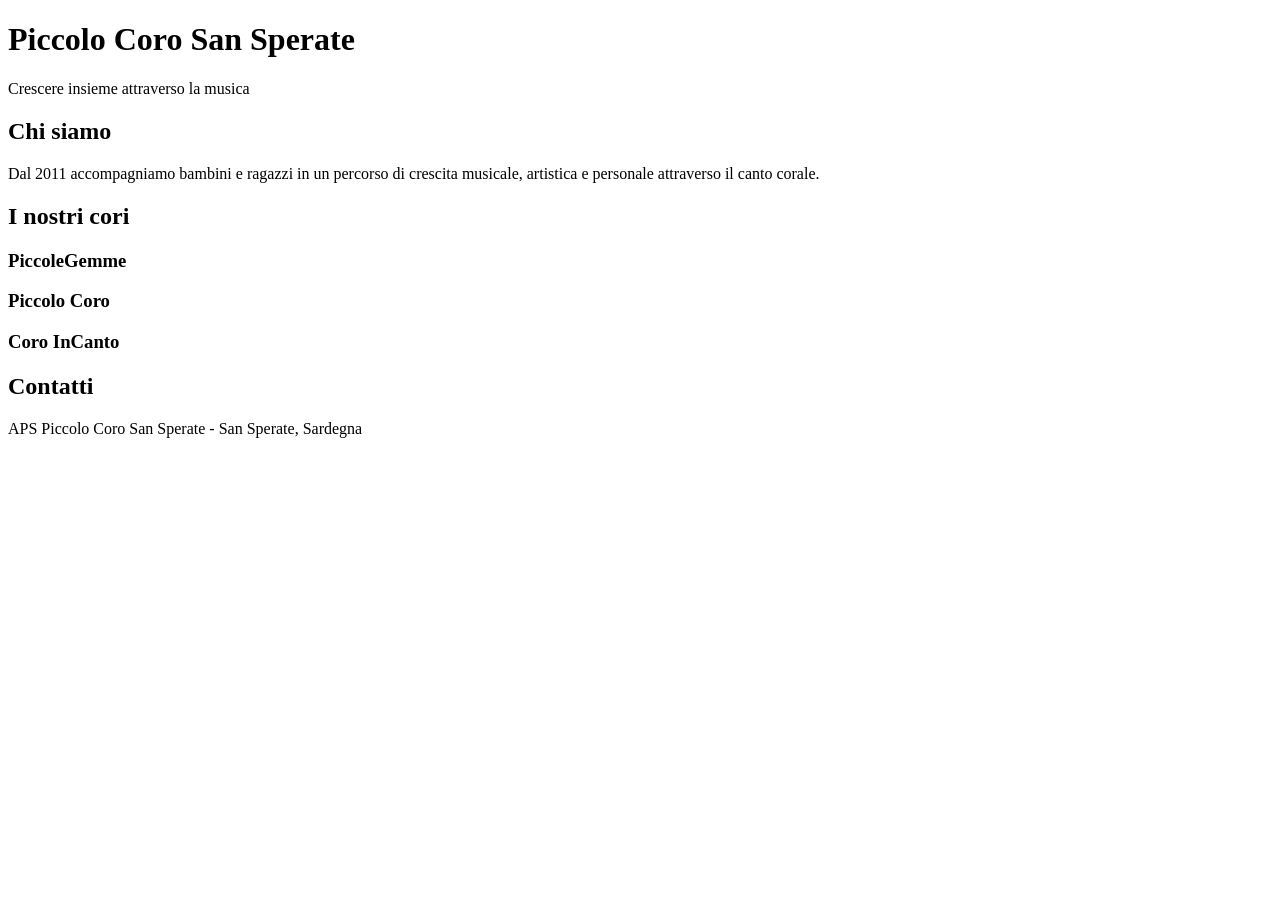
==== index.html @ 17a83d1c "Inizializza sito" ====
<!doctype html>
<html lang="it">
<head>
<meta charset="utf-8">
<meta name="viewport" content="width=device-width, initial-scale=1">
<title>Piccolo Coro San Sperate</title>
<link rel="stylesheet" href="style.css">
</head>
<body>
<header>
<h1>Piccolo Coro San Sperate</h1>
<p>Crescere insieme attraverso la musica</p>
</header>
<main>
<section><h2>Chi siamo</h2><p>Dal 2011 accompagniamo bambini e ragazzi in un percorso di crescita musicale, artistica e personale attraverso il canto corale.</p></section>
<section><h2>I nostri cori</h2><h3>PiccoleGemme</h3><h3>Piccolo Coro</h3><h3>Coro InCanto</h3></section>
<section><h2>Contatti</h2><p>APS Piccolo Coro San Sperate - San Sperate, Sardegna</p></section>
</main>
</body>
</html>
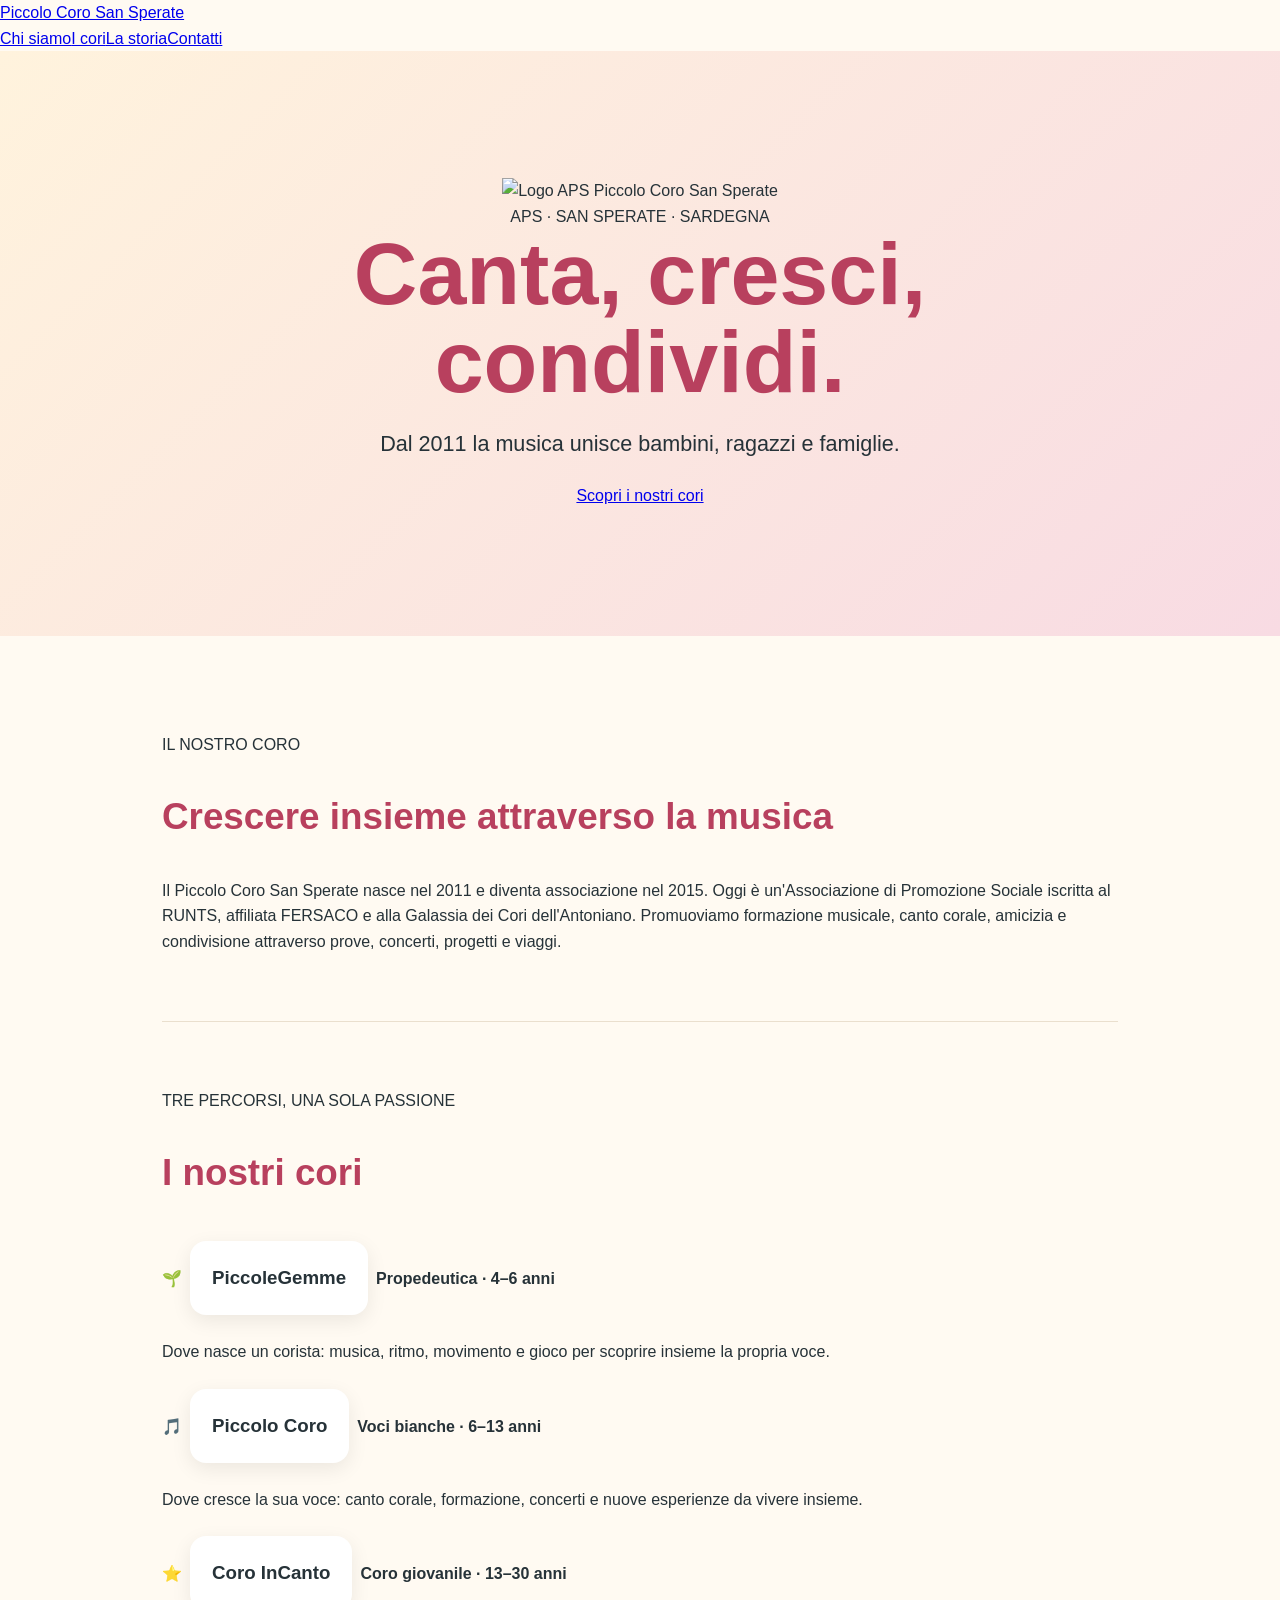
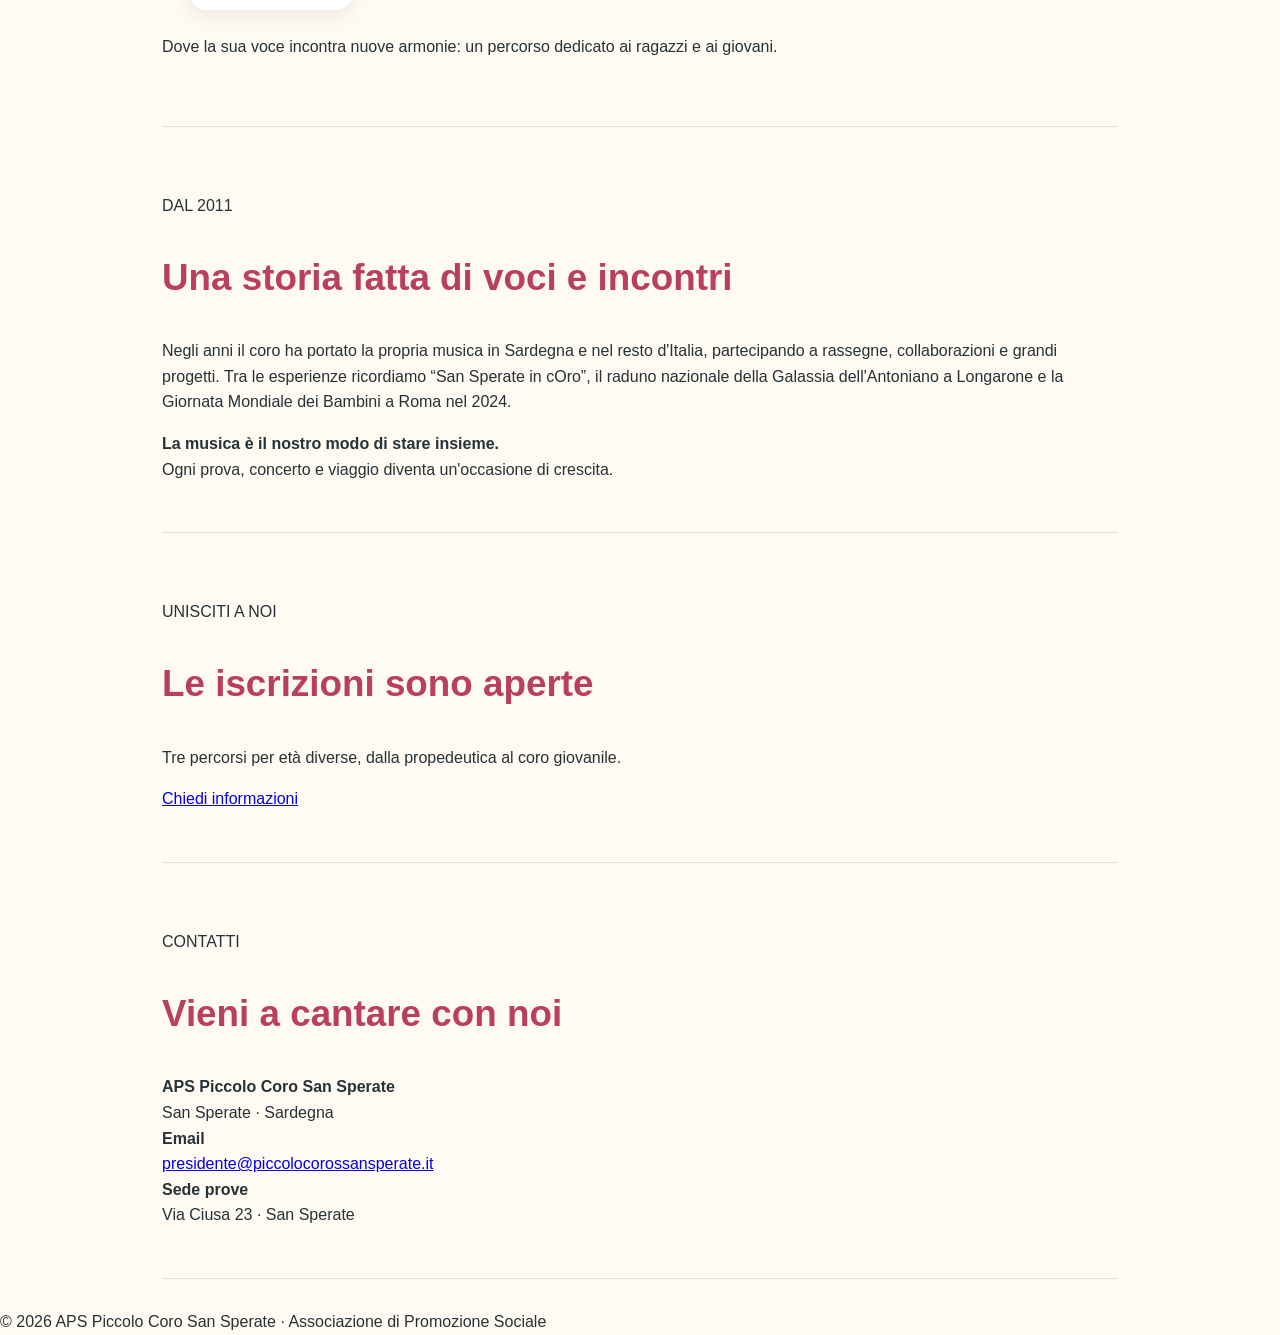
==== commit 9c3ab395: "Rinnova home con logo, storia e percorsi corali" ====
--- a/index.html
+++ b/index.html
@@ -1,20 +1,13 @@
 <!doctype html>
-<html lang="it">
-<head>
-<meta charset="utf-8">
-<meta name="viewport" content="width=device-width, initial-scale=1">
-<title>Piccolo Coro San Sperate</title>
-<link rel="stylesheet" href="style.css">
-</head>
+<html lang="it"><head><meta charset="utf-8"><meta name="viewport" content="width=device-width,initial-scale=1"><meta name="description" content="Sito ufficiale APS Piccolo Coro San Sperate"><title>APS Piccolo Coro San Sperate</title><link rel="stylesheet" href="style.css"></head>
 <body>
-<header>
-<h1>Piccolo Coro San Sperate</h1>
-<p>Crescere insieme attraverso la musica</p>
-</header>
+<nav><a class="brand" href="#home">Piccolo Coro San Sperate</a><div><a href="#chi">Chi siamo</a><a href="#cori">I cori</a><a href="#storia">La storia</a><a href="#contatti">Contatti</a></div></nav>
+<header id="home"><img class="logo" src="https://italiacori.it/system/choirs/website_logos/000/003/775/original/Stemma_Piccolo_coro.jpg?1636739792=" alt="Logo APS Piccolo Coro San Sperate"><div class="heroText"><span>APS · SAN SPERATE · SARDEGNA</span><h1>Canta, cresci,<br>condividi.</h1><p>Dal 2011 la musica unisce bambini, ragazzi e famiglie.</p><a class="button" href="#cori">Scopri i nostri cori</a></div></header>
 <main>
-<section><h2>Chi siamo</h2><p>Dal 2011 accompagniamo bambini e ragazzi in un percorso di crescita musicale, artistica e personale attraverso il canto corale.</p></section>
-<section><h2>I nostri cori</h2><h3>PiccoleGemme</h3><h3>Piccolo Coro</h3><h3>Coro InCanto</h3></section>
-<section><h2>Contatti</h2><p>APS Piccolo Coro San Sperate - San Sperate, Sardegna</p></section>
-</main>
-</body>
-</html>+<section id="chi" class="intro"><p class="kicker">IL NOSTRO CORO</p><h2>Crescere insieme attraverso la musica</h2><p>Il Piccolo Coro San Sperate nasce nel 2011 e diventa associazione nel 2015. Oggi è un'Associazione di Promozione Sociale iscritta al RUNTS, affiliata FERSACO e alla Galassia dei Cori dell'Antoniano. Promuoviamo formazione musicale, canto corale, amicizia e condivisione attraverso prove, concerti, progetti e viaggi.</p></section>
+<section id="cori"><p class="kicker">TRE PERCORSI, UNA SOLA PASSIONE</p><h2>I nostri cori</h2><div class="cards"><article><b>🌱</b><h3>PiccoleGemme</h3><strong>Propedeutica · 4–6 anni</strong><p>Dove nasce un corista: musica, ritmo, movimento e gioco per scoprire insieme la propria voce.</p></article><article><b>🎵</b><h3>Piccolo Coro</h3><strong>Voci bianche · 6–13 anni</strong><p>Dove cresce la sua voce: canto corale, formazione, concerti e nuove esperienze da vivere insieme.</p></article><article><b>⭐</b><h3>Coro InCanto</h3><strong>Coro giovanile · 13–30 anni</strong><p>Dove la sua voce incontra nuove armonie: un percorso dedicato ai ragazzi e ai giovani.</p></article></div></section>
+<section id="storia" class="story"><div><p class="kicker">DAL 2011</p><h2>Una storia fatta di voci e incontri</h2><p>Negli anni il coro ha portato la propria musica in Sardegna e nel resto d'Italia, partecipando a rassegne, collaborazioni e grandi progetti. Tra le esperienze ricordiamo “San Sperate in cOro”, il raduno nazionale della Galassia dell'Antoniano a Longarone e la Giornata Mondiale dei Bambini a Roma nel 2024.</p></div><aside><strong>La musica è il nostro modo di stare insieme.</strong><br>Ogni prova, concerto e viaggio diventa un'occasione di crescita.</aside></section>
+<section class="join"><div><p class="kicker">UNISCITI A NOI</p><h2>Le iscrizioni sono aperte</h2><p>Tre percorsi per età diverse, dalla propedeutica al coro giovanile.</p></div><a class="button light" href="#contatti">Chiedi informazioni</a></section>
+<section id="contatti"><p class="kicker">CONTATTI</p><h2>Vieni a cantare con noi</h2><div class="contacts"><div><strong>APS Piccolo Coro San Sperate</strong><br>San Sperate · Sardegna</div><div><strong>Email</strong><br><a href="mailto:presidente@piccolocorossansperate.it">presidente@piccolocorossansperate.it</a></div><div><strong>Sede prove</strong><br>Via Ciusa 23 · San Sperate</div></div></section>
+</main><footer>© 2026 APS Piccolo Coro San Sperate · Associazione di Promozione Sociale</footer>
+</body></html>
--- a/style.css
+++ b/style.css
@@ -0,0 +1 @@
+*{box-sizing:border-box}html{scroll-behavior:smooth}body{margin:0;font-family:Arial,sans-serif;background:#fffaf2;color:#263238;line-height:1.6}header{min-height:65vh;display:flex;flex-direction:column;justify-content:center;align-items:center;text-align:center;padding:40px;background:linear-gradient(135deg,#fff3dd,#f8dbe3)}h1{font-size:clamp(2.8rem,7vw,5.5rem);line-height:1;color:#b8405e;margin:0 0 20px}header p{font-size:1.35rem}main{max-width:1000px;margin:auto;padding:30px 22px}section{padding:50px 0;border-bottom:1px solid #eadfce}h2{font-size:2.3rem;color:#b8405e}h3{display:inline-block;background:white;padding:22px;margin:8px;border-radius:16px;box-shadow:0 6px 20px rgba(0,0,0,.08)}
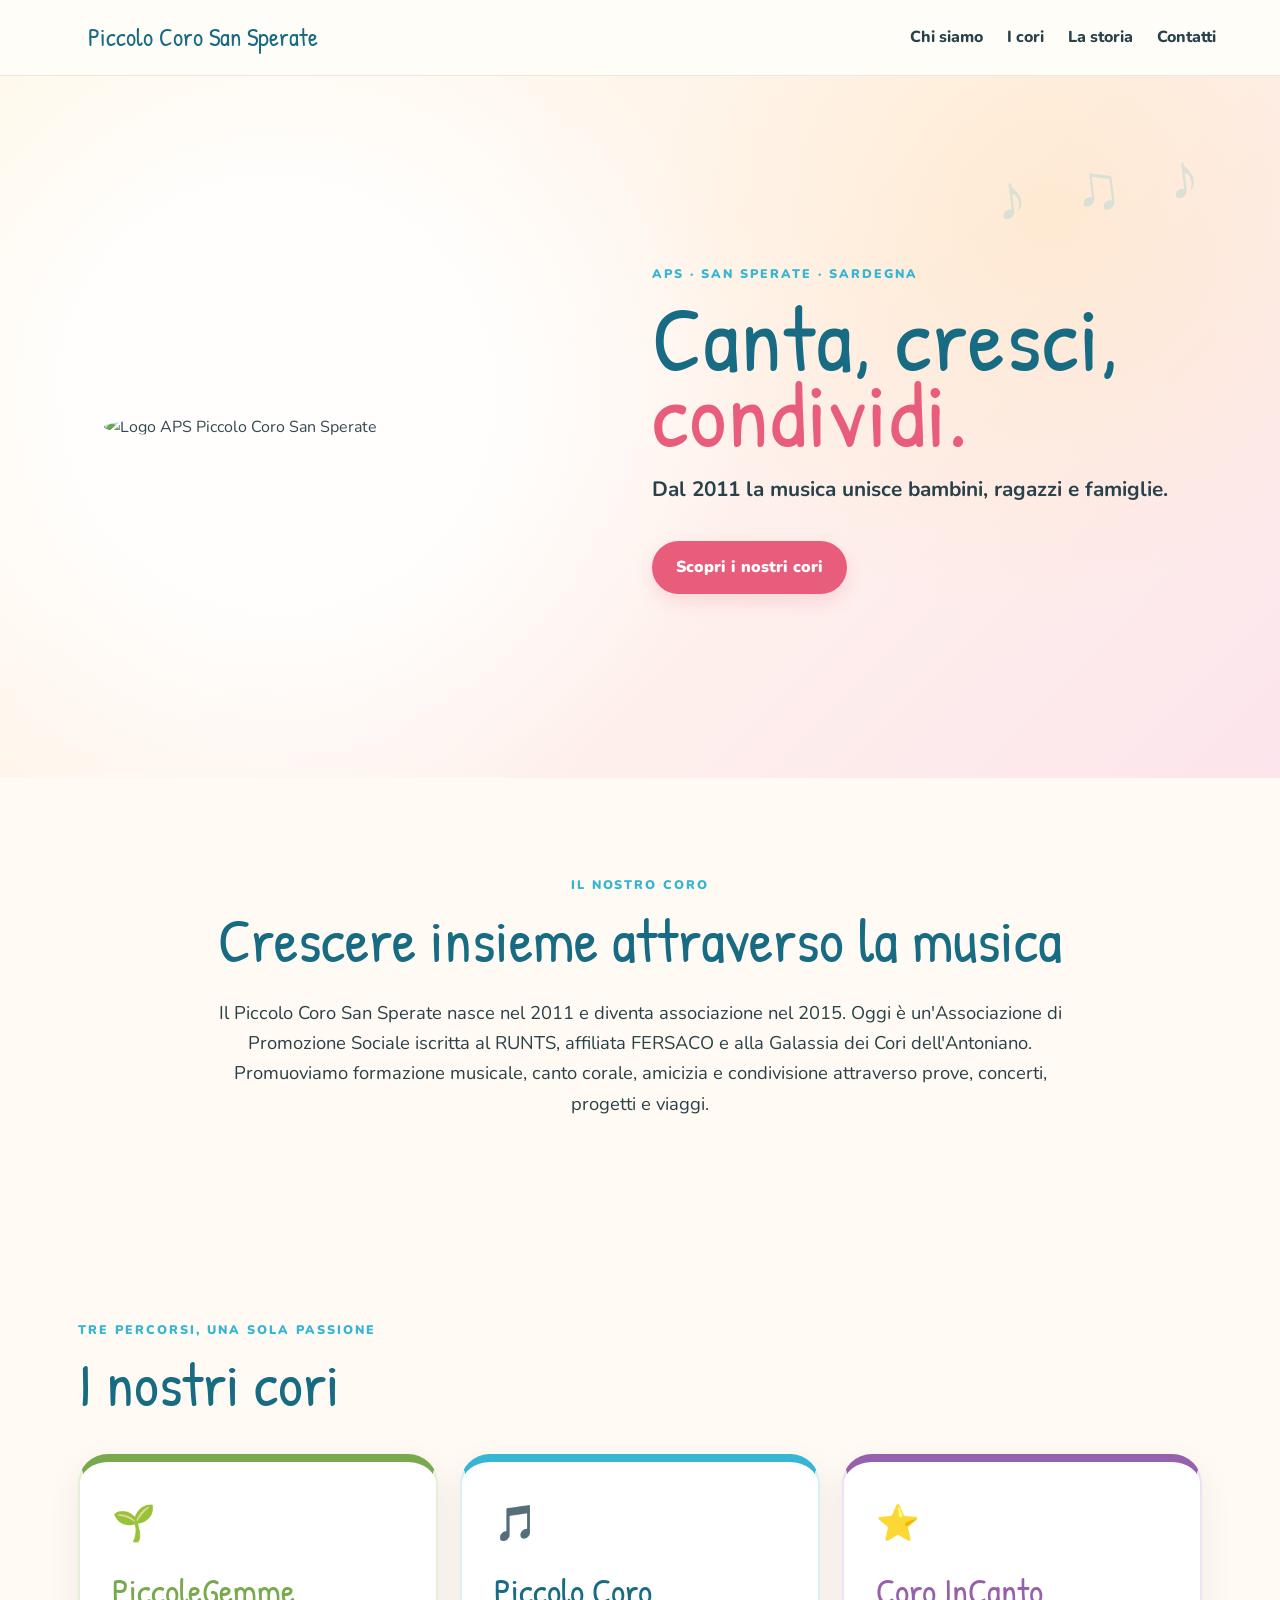
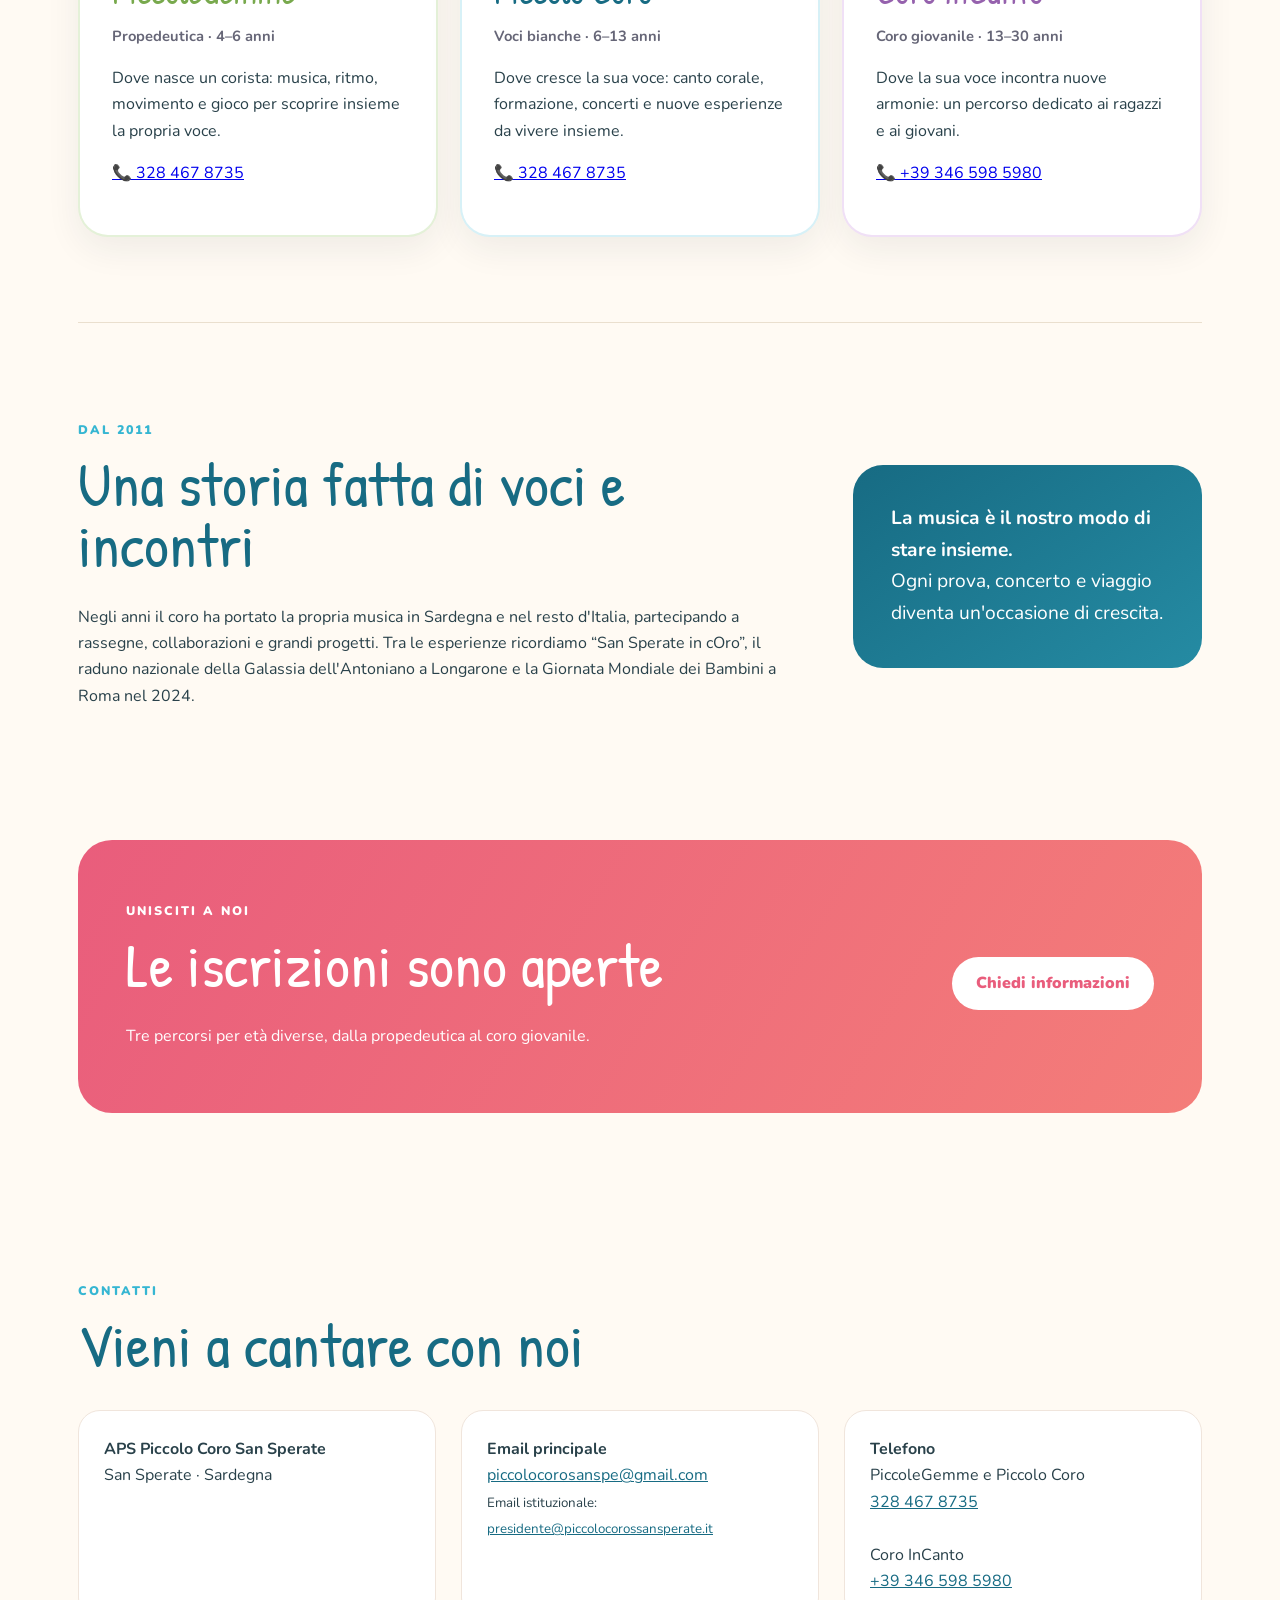
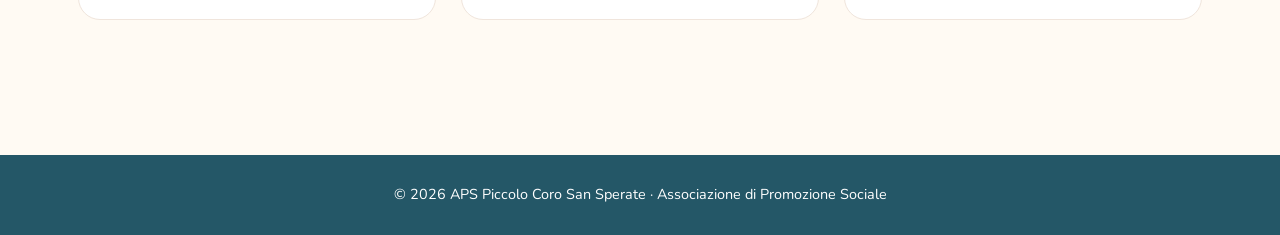
==== commit 87ddfd46: "Aggiorna contatti email e telefoni dei cori" ====
--- a/index.html
+++ b/index.html
@@ -5,9 +5,9 @@
 <header id="home"><img class="logo" src="https://italiacori.it/system/choirs/website_logos/000/003/775/original/Stemma_Piccolo_coro.jpg?1636739792=" alt="Logo APS Piccolo Coro San Sperate"><div class="heroText"><span>APS · SAN SPERATE · SARDEGNA</span><h1>Canta, cresci,<br>condividi.</h1><p>Dal 2011 la musica unisce bambini, ragazzi e famiglie.</p><a class="button" href="#cori">Scopri i nostri cori</a></div></header>
 <main>
 <section id="chi" class="intro"><p class="kicker">IL NOSTRO CORO</p><h2>Crescere insieme attraverso la musica</h2><p>Il Piccolo Coro San Sperate nasce nel 2011 e diventa associazione nel 2015. Oggi è un'Associazione di Promozione Sociale iscritta al RUNTS, affiliata FERSACO e alla Galassia dei Cori dell'Antoniano. Promuoviamo formazione musicale, canto corale, amicizia e condivisione attraverso prove, concerti, progetti e viaggi.</p></section>
-<section id="cori"><p class="kicker">TRE PERCORSI, UNA SOLA PASSIONE</p><h2>I nostri cori</h2><div class="cards"><article><b>🌱</b><h3>PiccoleGemme</h3><strong>Propedeutica · 4–6 anni</strong><p>Dove nasce un corista: musica, ritmo, movimento e gioco per scoprire insieme la propria voce.</p></article><article><b>🎵</b><h3>Piccolo Coro</h3><strong>Voci bianche · 6–13 anni</strong><p>Dove cresce la sua voce: canto corale, formazione, concerti e nuove esperienze da vivere insieme.</p></article><article><b>⭐</b><h3>Coro InCanto</h3><strong>Coro giovanile · 13–30 anni</strong><p>Dove la sua voce incontra nuove armonie: un percorso dedicato ai ragazzi e ai giovani.</p></article></div></section>
+<section id="cori"><p class="kicker">TRE PERCORSI, UNA SOLA PASSIONE</p><h2>I nostri cori</h2><div class="cards"><article><b>🌱</b><h3>PiccoleGemme</h3><strong>Propedeutica · 4–6 anni</strong><p>Dove nasce un corista: musica, ritmo, movimento e gioco per scoprire insieme la propria voce.</p><p><a href="tel:+393284678735">📞 328 467 8735</a></p></article><article><b>🎵</b><h3>Piccolo Coro</h3><strong>Voci bianche · 6–13 anni</strong><p>Dove cresce la sua voce: canto corale, formazione, concerti e nuove esperienze da vivere insieme.</p><p><a href="tel:+393284678735">📞 328 467 8735</a></p></article><article><b>⭐</b><h3>Coro InCanto</h3><strong>Coro giovanile · 13–30 anni</strong><p>Dove la sua voce incontra nuove armonie: un percorso dedicato ai ragazzi e ai giovani.</p><p><a href="tel:+393465985980">📞 +39 346 598 5980</a></p></article></div></section>
 <section id="storia" class="story"><div><p class="kicker">DAL 2011</p><h2>Una storia fatta di voci e incontri</h2><p>Negli anni il coro ha portato la propria musica in Sardegna e nel resto d'Italia, partecipando a rassegne, collaborazioni e grandi progetti. Tra le esperienze ricordiamo “San Sperate in cOro”, il raduno nazionale della Galassia dell'Antoniano a Longarone e la Giornata Mondiale dei Bambini a Roma nel 2024.</p></div><aside><strong>La musica è il nostro modo di stare insieme.</strong><br>Ogni prova, concerto e viaggio diventa un'occasione di crescita.</aside></section>
 <section class="join"><div><p class="kicker">UNISCITI A NOI</p><h2>Le iscrizioni sono aperte</h2><p>Tre percorsi per età diverse, dalla propedeutica al coro giovanile.</p></div><a class="button light" href="#contatti">Chiedi informazioni</a></section>
-<section id="contatti"><p class="kicker">CONTATTI</p><h2>Vieni a cantare con noi</h2><div class="contacts"><div><strong>APS Piccolo Coro San Sperate</strong><br>San Sperate · Sardegna</div><div><strong>Email</strong><br><a href="mailto:presidente@piccolocorossansperate.it">presidente@piccolocorossansperate.it</a></div><div><strong>Sede prove</strong><br>Via Ciusa 23 · San Sperate</div></div></section>
+<section id="contatti"><p class="kicker">CONTATTI</p><h2>Vieni a cantare con noi</h2><div class="contacts"><div><strong>APS Piccolo Coro San Sperate</strong><br>San Sperate · Sardegna</div><div><strong>Email principale</strong><br><a href="mailto:piccolocorosanspe@gmail.com">piccolocorosanspe@gmail.com</a><br><small>Email istituzionale: <a href="mailto:presidente@piccolocorossansperate.it">presidente@piccolocorossansperate.it</a></small></div><div><strong>Telefono</strong><br>PiccoleGemme e Piccolo Coro<br><a href="tel:+393284678735">328 467 8735</a><br><br>Coro InCanto<br><a href="tel:+393465985980">+39 346 598 5980</a></div></div></section>
 </main><footer>© 2026 APS Piccolo Coro San Sperate · Associazione di Promozione Sociale</footer>
 </body></html>
--- a/style.css
+++ b/style.css
@@ -1 +1,2 @@
-*{box-sizing:border-box}html{scroll-behavior:smooth}body{margin:0;font-family:Arial,sans-serif;background:#fffaf2;color:#263238;line-height:1.6}header{min-height:65vh;display:flex;flex-direction:column;justify-content:center;align-items:center;text-align:center;padding:40px;background:linear-gradient(135deg,#fff3dd,#f8dbe3)}h1{font-size:clamp(2.8rem,7vw,5.5rem);line-height:1;color:#b8405e;margin:0 0 20px}header p{font-size:1.35rem}main{max-width:1000px;margin:auto;padding:30px 22px}section{padding:50px 0;border-bottom:1px solid #eadfce}h2{font-size:2.3rem;color:#b8405e}h3{display:inline-block;background:white;padding:22px;margin:8px;border-radius:16px;box-shadow:0 6px 20px rgba(0,0,0,.08)}+@import url('https://fonts.googleapis.com/css2?family=Nunito:wght@400;600;700;800;900&family=Patrick+Hand&display=swap');
+:root{--blue:#176b83;--cyan:#36b6d2;--pink:#e95d7c;--orange:#f3a43b;--cream:#fffaf3;--ink:#29414a;--green:#78a94d;--purple:#9561ad;--softpink:#fde7eb;--softblue:#e7f6fa}*{box-sizing:border-box}html{scroll-behavior:smooth}body{margin:0;font-family:'Nunito',Arial,sans-serif;background:var(--cream);color:var(--ink);line-height:1.65}nav{min-height:76px;display:flex;align-items:center;justify-content:space-between;padding:0 5vw;background:rgba(255,253,248,.96);position:sticky;top:0;z-index:10;border-bottom:1px solid #f2e5dc}nav .brand{font-family:'Patrick Hand',cursive;font-weight:400;color:var(--blue);font-size:1.55rem}nav a{text-decoration:none;color:var(--ink);margin-left:24px;font-weight:800}nav a:hover{color:var(--pink)}header{min-height:78vh;display:grid;grid-template-columns:1fr 1.05fr;align-items:center;gap:4vw;padding:65px max(6vw,30px);overflow:hidden;background:radial-gradient(circle at 22% 46%,rgba(255,255,255,.9) 0 19%,transparent 44%),radial-gradient(circle at 82% 20%,rgba(255,225,179,.45),transparent 34%),linear-gradient(135deg,#fff8e9 0%,#fff4ec 48%,#fce5ec 100%);position:relative}header:after{content:'♪   ♫   ♪';position:absolute;right:5%;top:8%;font-family:'Patrick Hand';font-size:clamp(2rem,5vw,5rem);letter-spacing:.25em;color:rgba(54,182,210,.18);transform:rotate(-7deg);pointer-events:none}.logo{width:min(470px,100%);justify-self:center;mix-blend-mode:multiply;filter:saturate(.94);border-radius:48%;opacity:.96}.heroText{position:relative;z-index:1}.heroText span,.kicker{font-size:.78rem;letter-spacing:.16em;font-weight:900;color:var(--cyan)}h1{font-family:'Patrick Hand',cursive;font-weight:400;font-size:clamp(4rem,7.2vw,7rem);line-height:.82;margin:.15em 0 .22em;color:var(--pink);letter-spacing:.01em}h1::first-line{color:var(--blue)}header p{font-size:1.3rem;max-width:600px;font-weight:700}.button{display:inline-block;margin-top:14px;padding:13px 24px;border-radius:999px;background:var(--pink);color:#fff;text-decoration:none;font-weight:900;box-shadow:0 7px 18px rgba(233,93,124,.18)}main{max-width:1180px;margin:auto;padding:0 28px}section{padding:85px 0}h2{font-family:'Patrick Hand',cursive;font-weight:400;font-size:clamp(2.8rem,4.8vw,4.5rem);line-height:1;color:var(--blue);margin:.18em 0 .45em}.intro{max-width:850px;text-align:center;margin:auto}.intro>p:last-child{font-size:1.15rem}.cards{display:grid;grid-template-columns:repeat(3,1fr);gap:22px;margin-top:40px}.cards article{background:#fff;padding:32px;border-radius:30px;box-shadow:0 12px 35px rgba(34,48,52,.07);border:2px solid #e4f1d8;border-top:8px solid var(--green)}.cards article:nth-child(2){border-color:#d7f1f7;border-top-color:var(--cyan)}.cards article:nth-child(3){border-color:#f0e0f6;border-top-color:var(--purple)}.cards b{font-size:2.2rem}.cards h3{font-family:'Patrick Hand',cursive;font-size:2.2rem;font-weight:400;margin:10px 0 2px;color:var(--green)}.cards article:nth-child(2) h3{color:var(--blue)}.cards article:nth-child(3) h3{color:var(--purple)}.cards strong{font-size:.92rem;color:#667}.story{display:grid;grid-template-columns:1.35fr .65fr;gap:50px;align-items:center;border-top:1px solid #eadfce}.story aside{background:linear-gradient(145deg,var(--blue),#258ba3);color:#fff;padding:38px;border-radius:30px;font-size:1.2rem}.join{background:linear-gradient(120deg,var(--pink),#f47d79);color:#fff;border-radius:34px;padding:48px;margin:30px 0 70px;display:flex;align-items:center;justify-content:space-between;gap:30px}.join h2,.join .kicker{color:#fff}.light{background:#fff;color:var(--pink);white-space:nowrap;box-shadow:none}.contacts{display:grid;grid-template-columns:repeat(3,1fr);gap:25px;margin-top:35px}.contacts>div{background:#fff;padding:25px;border-radius:22px;border:1px solid #f0e5dc}.contacts a{color:var(--blue);word-break:break-word}footer{text-align:center;background:#245767;color:#fff;padding:28px;margin-top:50px;font-size:.9rem}@media(max-width:760px){nav div{display:none}nav{min-height:62px}nav .brand{font-size:1.35rem}header{grid-template-columns:1fr;text-align:center;padding:34px 24px 52px;min-height:auto;gap:15px}.logo{width:min(330px,88vw);margin-bottom:-18px}.heroText p{margin-left:auto;margin-right:auto}main{padding:0 20px}section{padding:60px 0}.cards,.story,.contacts{grid-template-columns:1fr}.join{display:block}.join .button{margin-top:18px}h1{font-size:4.5rem}header:after{font-size:2.5rem}.cards article{text-align:center}}
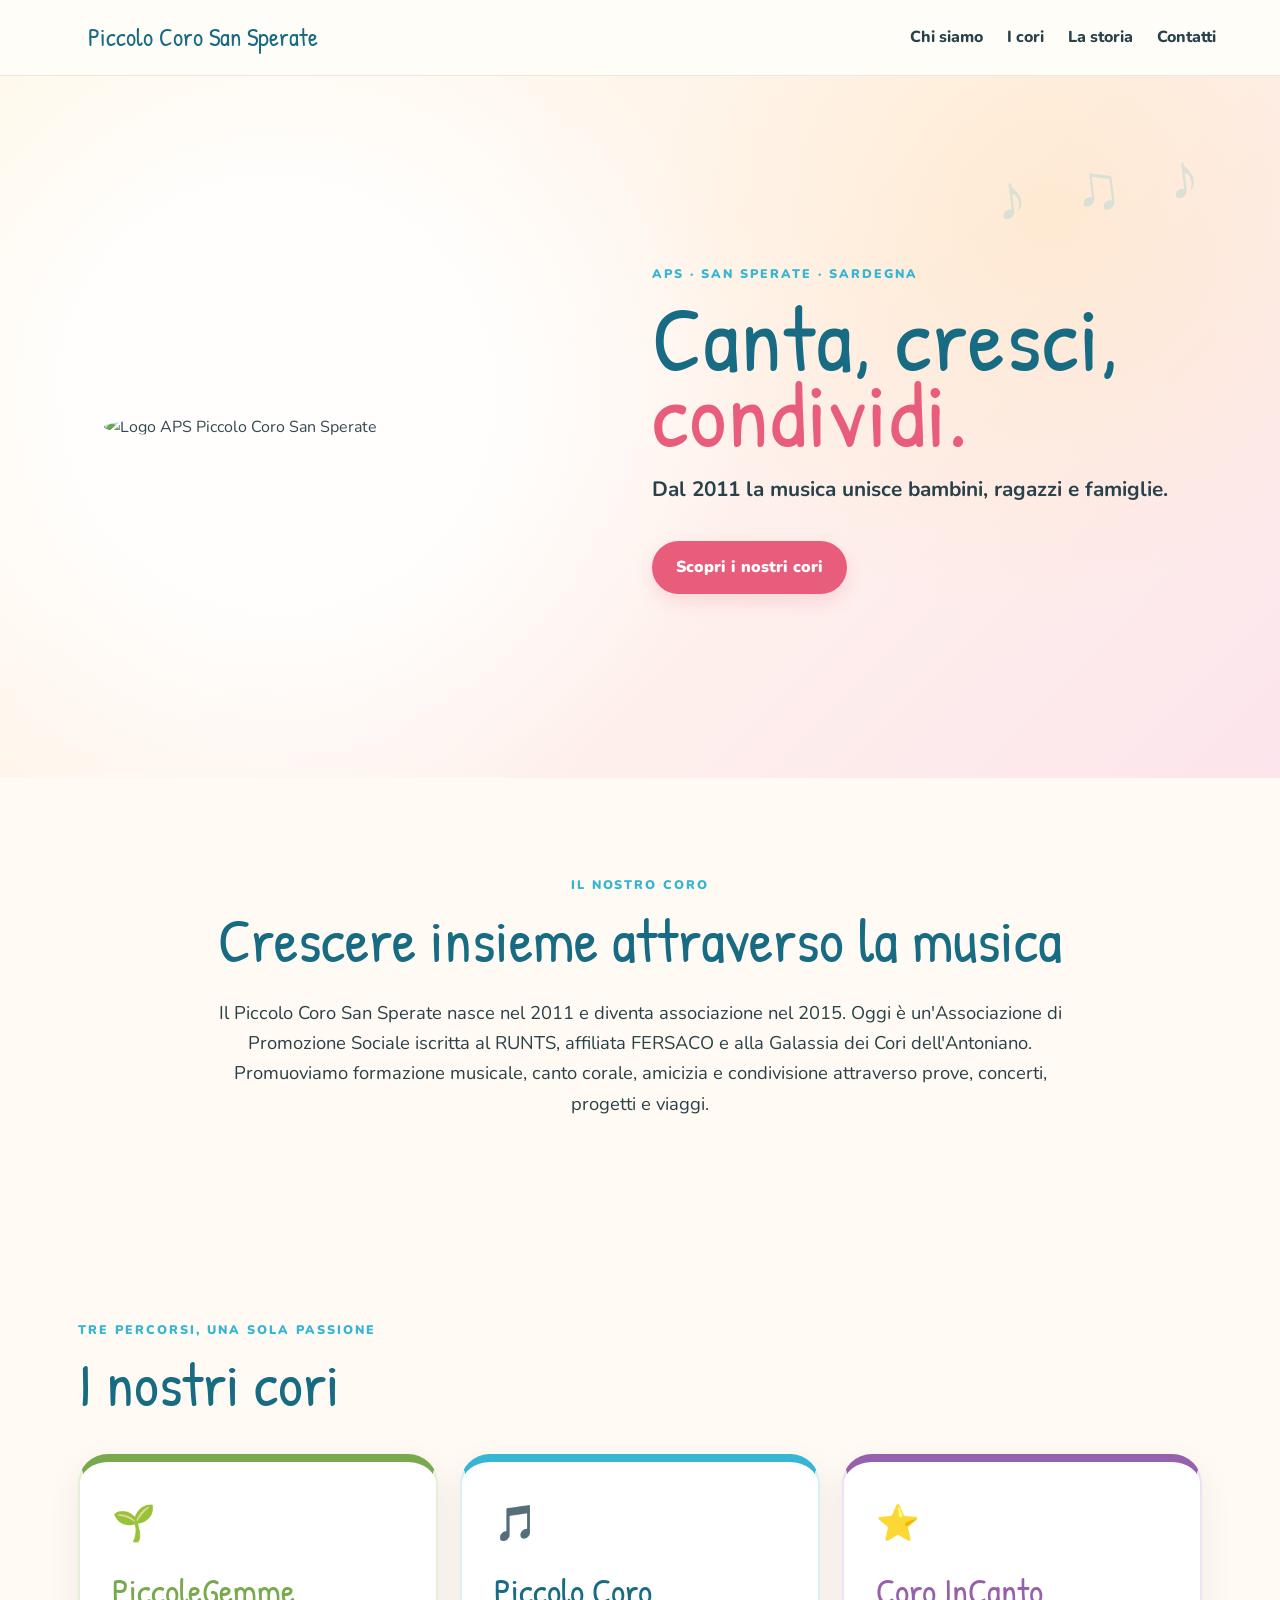
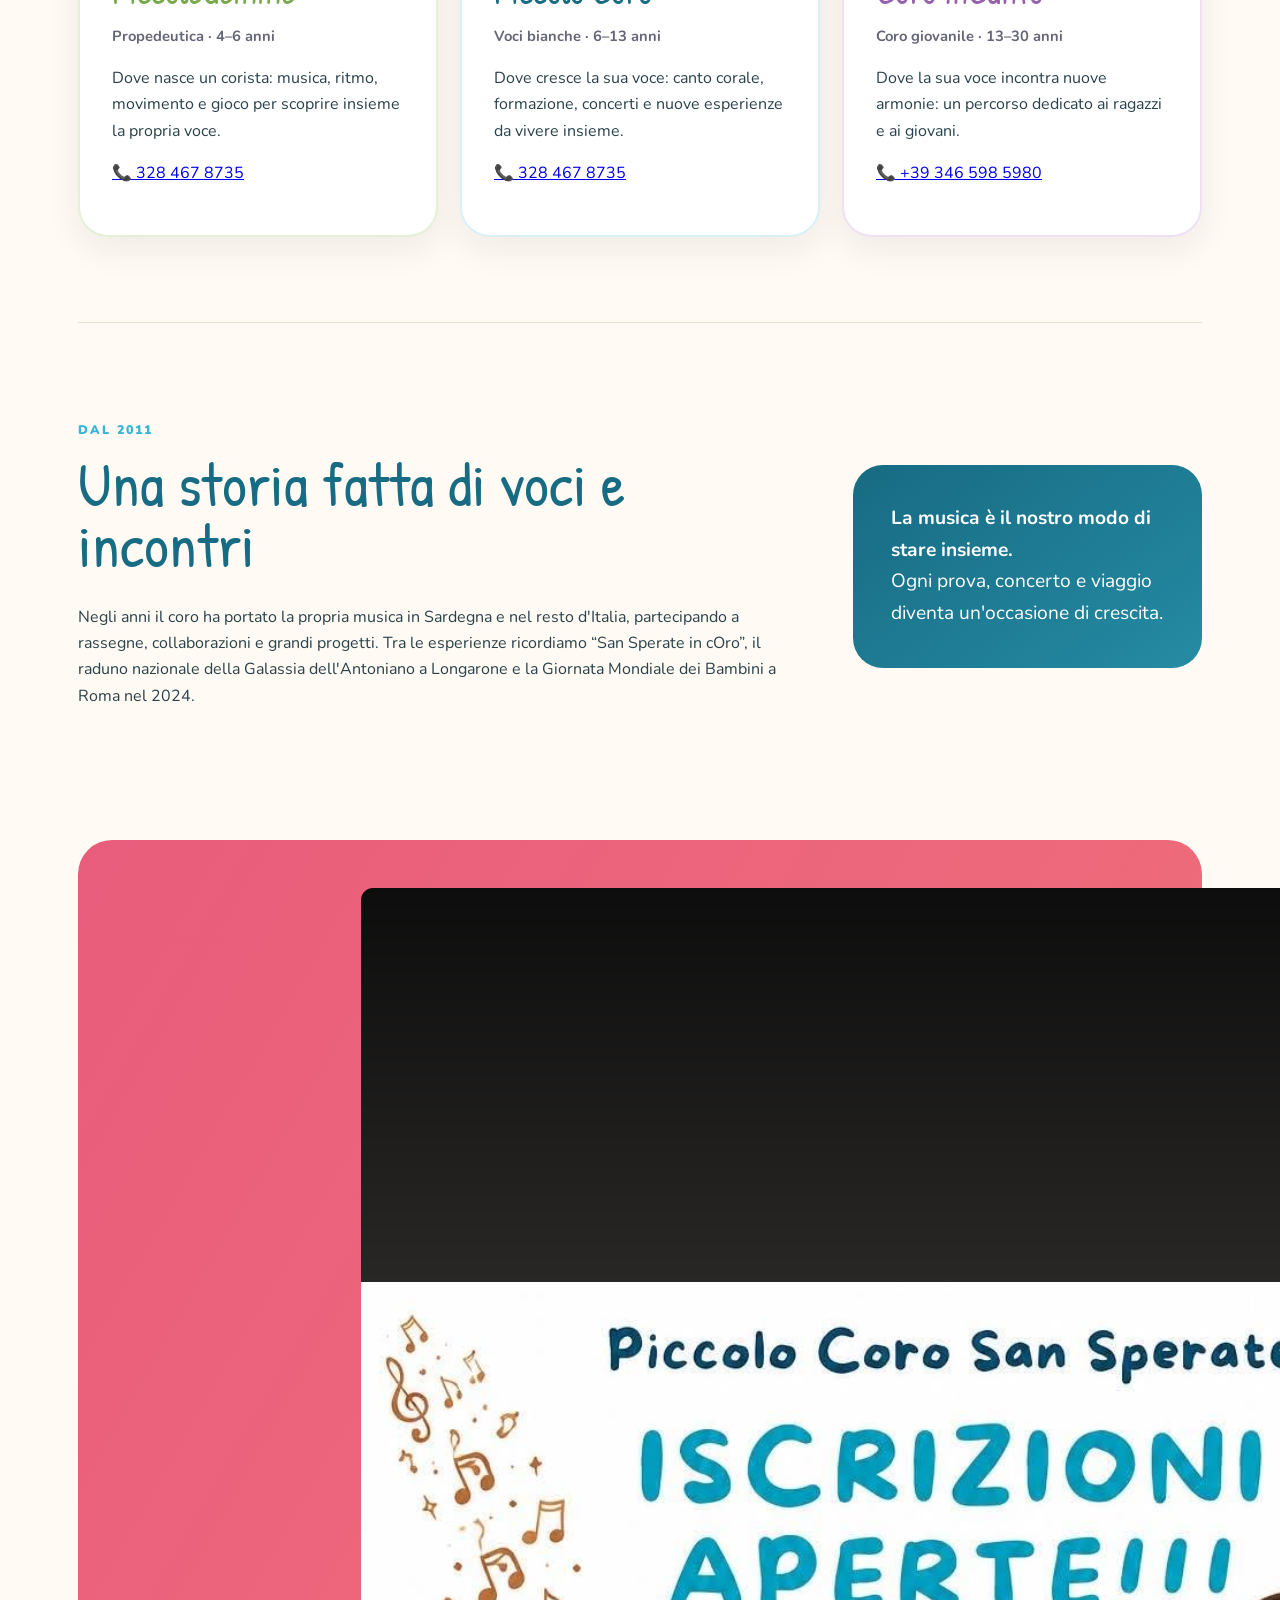
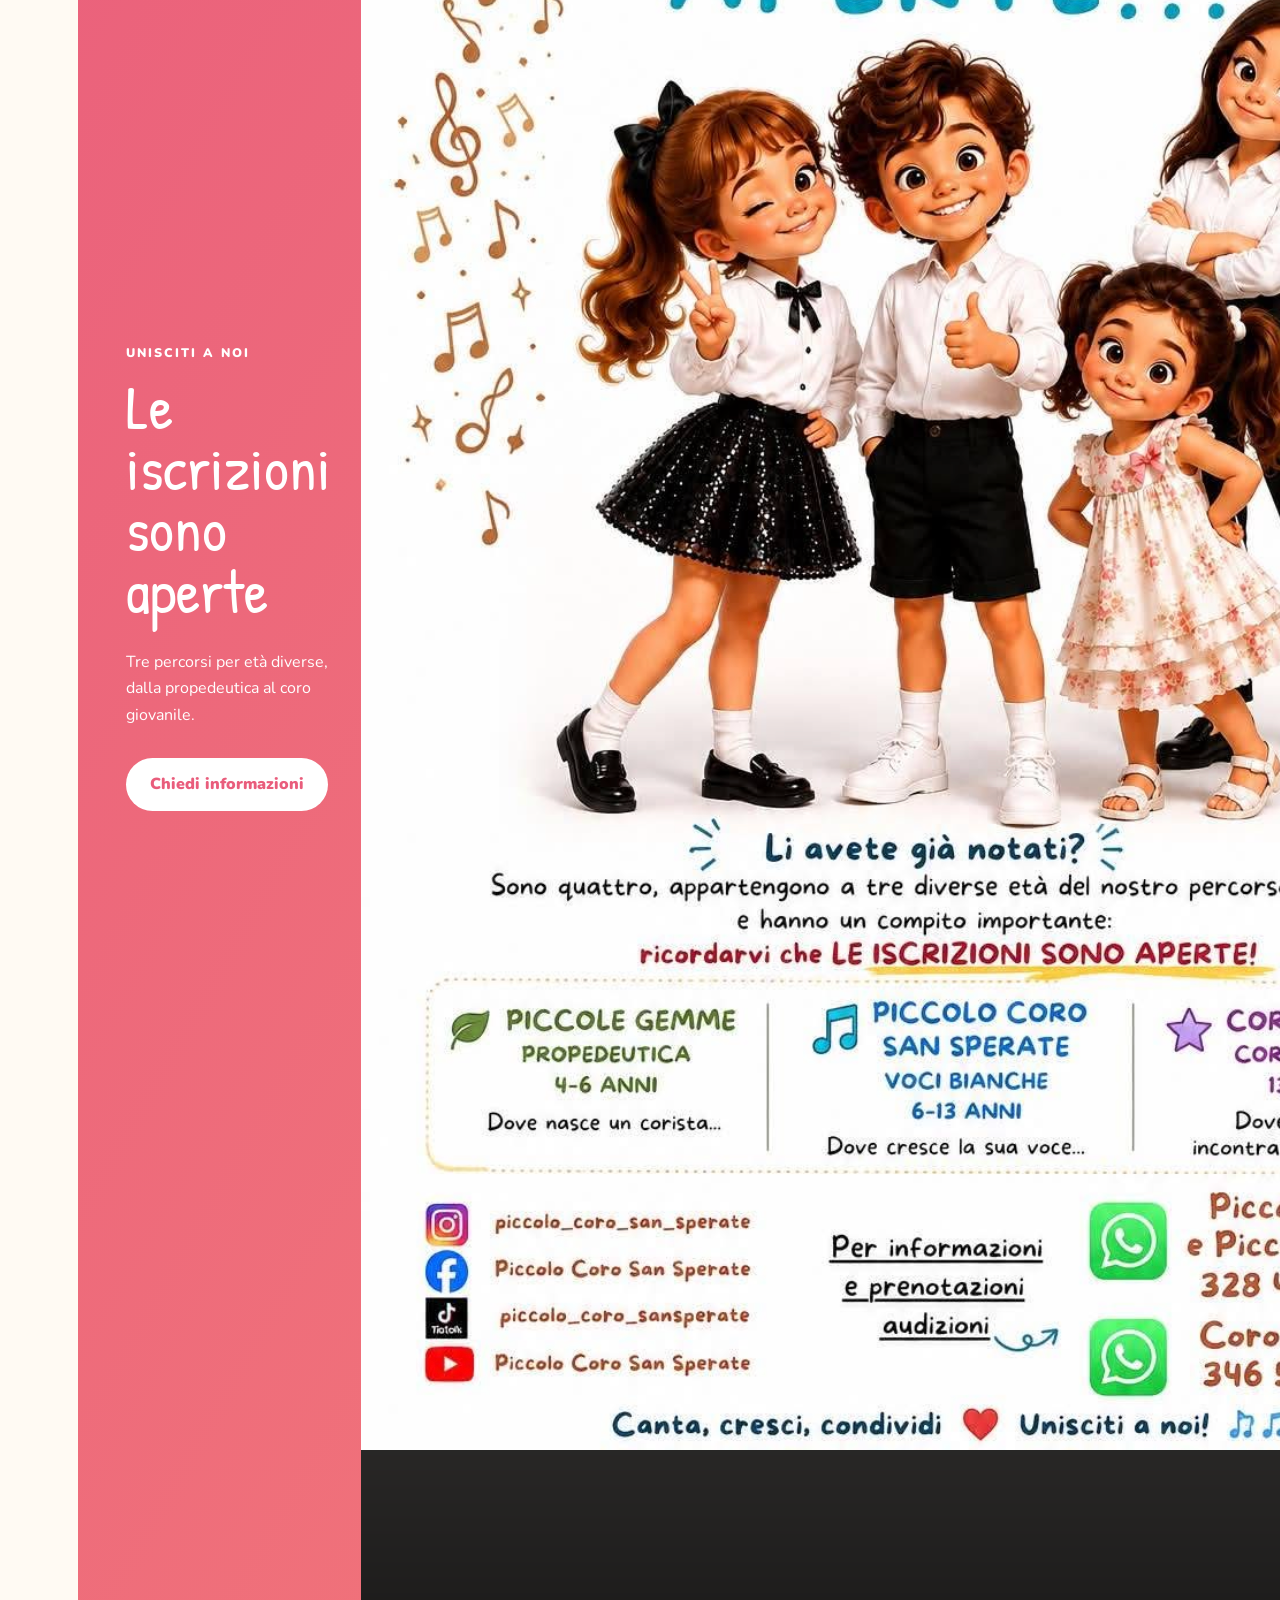
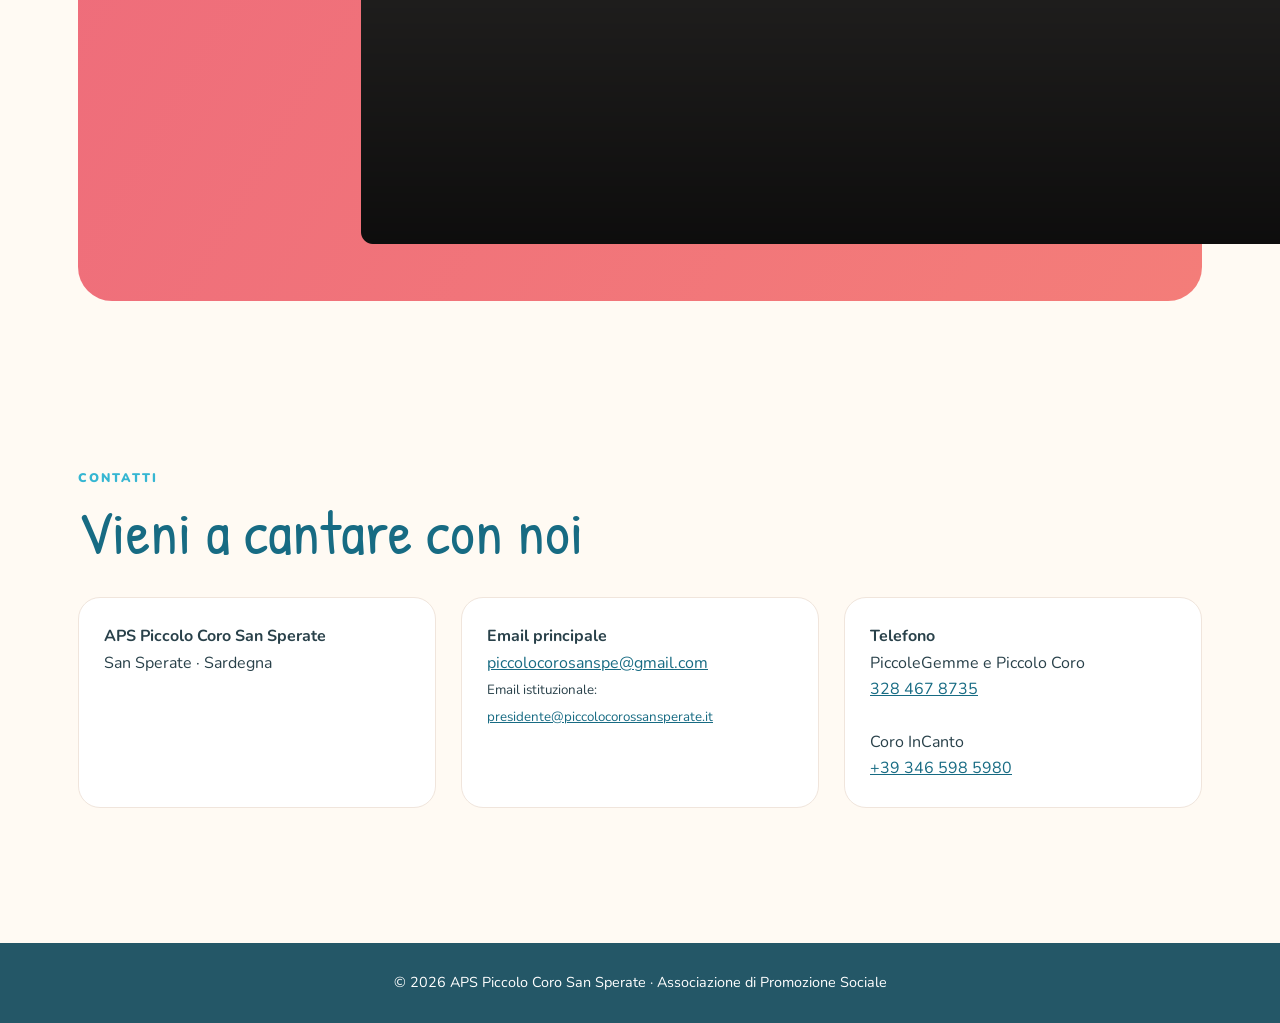
==== commit 818a689b: "Inserisce locandina iscrizioni aperte nella home" ====
--- a/index.html
+++ b/index.html
@@ -7,7 +7,7 @@
 <section id="chi" class="intro"><p class="kicker">IL NOSTRO CORO</p><h2>Crescere insieme attraverso la musica</h2><p>Il Piccolo Coro San Sperate nasce nel 2011 e diventa associazione nel 2015. Oggi è un'Associazione di Promozione Sociale iscritta al RUNTS, affiliata FERSACO e alla Galassia dei Cori dell'Antoniano. Promuoviamo formazione musicale, canto corale, amicizia e condivisione attraverso prove, concerti, progetti e viaggi.</p></section>
 <section id="cori"><p class="kicker">TRE PERCORSI, UNA SOLA PASSIONE</p><h2>I nostri cori</h2><div class="cards"><article><b>🌱</b><h3>PiccoleGemme</h3><strong>Propedeutica · 4–6 anni</strong><p>Dove nasce un corista: musica, ritmo, movimento e gioco per scoprire insieme la propria voce.</p><p><a href="tel:+393284678735">📞 328 467 8735</a></p></article><article><b>🎵</b><h3>Piccolo Coro</h3><strong>Voci bianche · 6–13 anni</strong><p>Dove cresce la sua voce: canto corale, formazione, concerti e nuove esperienze da vivere insieme.</p><p><a href="tel:+393284678735">📞 328 467 8735</a></p></article><article><b>⭐</b><h3>Coro InCanto</h3><strong>Coro giovanile · 13–30 anni</strong><p>Dove la sua voce incontra nuove armonie: un percorso dedicato ai ragazzi e ai giovani.</p><p><a href="tel:+393465985980">📞 +39 346 598 5980</a></p></article></div></section>
 <section id="storia" class="story"><div><p class="kicker">DAL 2011</p><h2>Una storia fatta di voci e incontri</h2><p>Negli anni il coro ha portato la propria musica in Sardegna e nel resto d'Italia, partecipando a rassegne, collaborazioni e grandi progetti. Tra le esperienze ricordiamo “San Sperate in cOro”, il raduno nazionale della Galassia dell'Antoniano a Longarone e la Giornata Mondiale dei Bambini a Roma nel 2024.</p></div><aside><strong>La musica è il nostro modo di stare insieme.</strong><br>Ogni prova, concerto e viaggio diventa un'occasione di crescita.</aside></section>
-<section class="join"><div><p class="kicker">UNISCITI A NOI</p><h2>Le iscrizioni sono aperte</h2><p>Tre percorsi per età diverse, dalla propedeutica al coro giovanile.</p></div><a class="button light" href="#contatti">Chiedi informazioni</a></section>
+<section class="join"><div class="joinText"><p class="kicker">UNISCITI A NOI</p><h2>Le iscrizioni sono aperte</h2><p>Tre percorsi per età diverse, dalla propedeutica al coro giovanile.</p><a class="button light" href="#contatti">Chiedi informazioni</a></div><div class="joinPoster"><img src="Screenshot%202026-09-16%20(12.14.25).png" alt="Locandina iscrizioni aperte Piccolo Coro San Sperate"></div></section>
 <section id="contatti"><p class="kicker">CONTATTI</p><h2>Vieni a cantare con noi</h2><div class="contacts"><div><strong>APS Piccolo Coro San Sperate</strong><br>San Sperate · Sardegna</div><div><strong>Email principale</strong><br><a href="mailto:piccolocorosanspe@gmail.com">piccolocorosanspe@gmail.com</a><br><small>Email istituzionale: <a href="mailto:presidente@piccolocorossansperate.it">presidente@piccolocorossansperate.it</a></small></div><div><strong>Telefono</strong><br>PiccoleGemme e Piccolo Coro<br><a href="tel:+393284678735">328 467 8735</a><br><br>Coro InCanto<br><a href="tel:+393465985980">+39 346 598 5980</a></div></div></section>
 </main><footer>© 2026 APS Piccolo Coro San Sperate · Associazione di Promozione Sociale</footer>
 </body></html>
